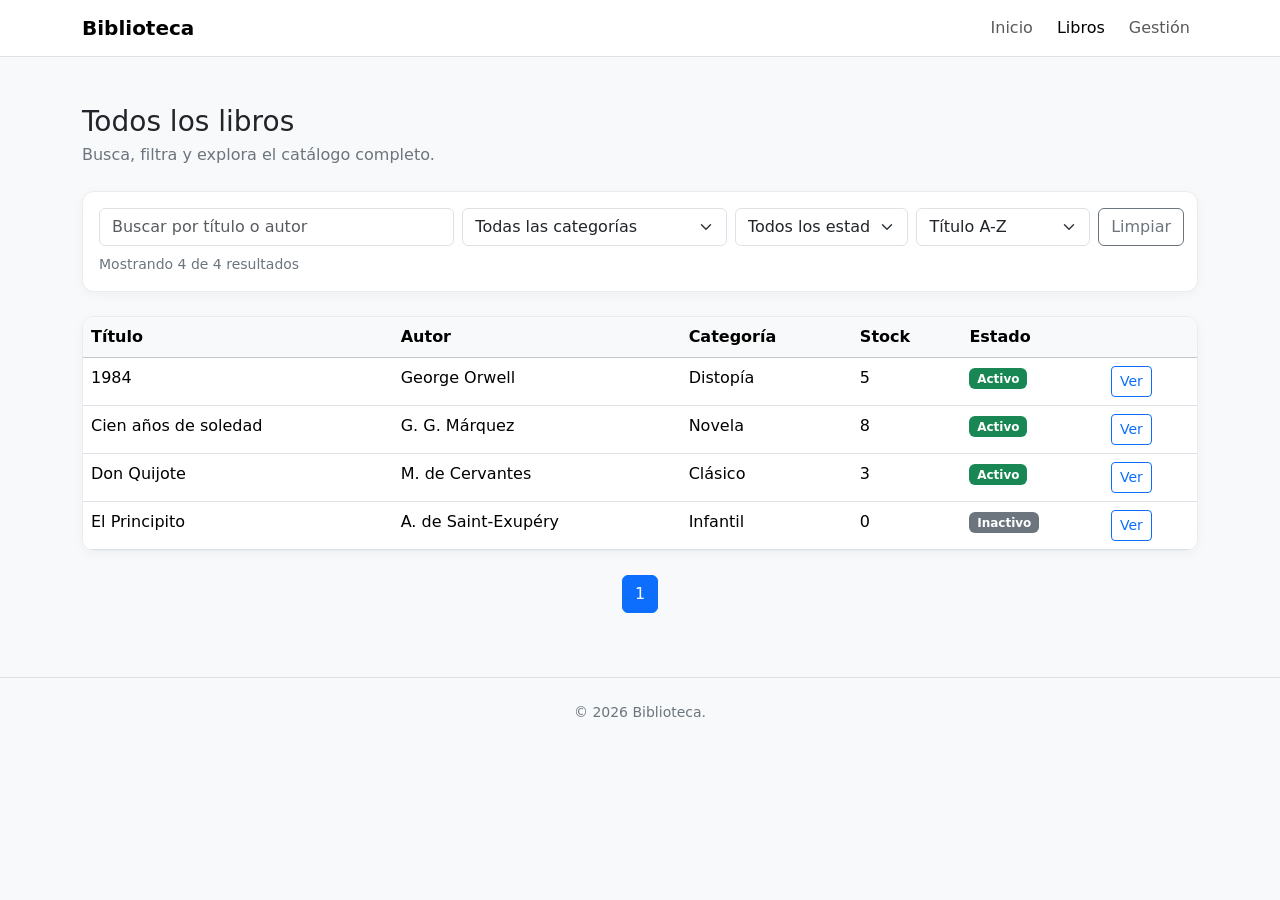
==== books.html @ 361aa95b "Crear frontend minimalista de biblioteca con 3 vistas y paginación" ====
<!doctype html>
<html lang="es">
<head>
  <meta charset="UTF-8" />
  <meta name="viewport" content="width=device-width, initial-scale=1" />
  <title>Biblioteca | Libros</title>
  <link href="https://cdn.jsdelivr.net/npm/bootstrap@5.3.3/dist/css/bootstrap.min.css" rel="stylesheet">
  <link rel="stylesheet" href="assets/css/styles.css">
</head>
<body>
<nav class="navbar navbar-expand-lg bg-white border-bottom sticky-top">
  <div class="container">
    <a class="navbar-brand fw-semibold" href="index.html">Biblioteca</a>
    <button class="navbar-toggler" type="button" data-bs-toggle="collapse" data-bs-target="#mainNav"><span class="navbar-toggler-icon"></span></button>
    <div class="collapse navbar-collapse" id="mainNav">
      <ul class="navbar-nav ms-auto gap-lg-2">
        <li class="nav-item"><a class="nav-link" href="index.html">Inicio</a></li>
        <li class="nav-item"><a class="nav-link active" href="books.html">Libros</a></li>
        <li class="nav-item"><a class="nav-link" href="manage.html">Gestión</a></li>
      </ul>
    </div>
  </div>
</nav>

<main class="container py-5">
  <h1 class="h3 mb-1">Todos los libros</h1>
  <p class="text-secondary mb-4">Busca, filtra y explora el catálogo completo.</p>

  <section class="card card-clean p-3 mb-4">
    <div class="row g-2">
      <div class="col-md-4"><input id="books-search" class="form-control" type="search" placeholder="Buscar por título o autor"></div>
      <div class="col-md-3"><select id="books-category" class="form-select"><option value="">Todas las categorías</option></select></div>
      <div class="col-md-2"><select id="books-status" class="form-select"><option value="">Todos los estados</option><option value="active">Activo</option><option value="inactive">Inactivo</option></select></div>
      <div class="col-md-2"><select id="books-sort" class="form-select"><option value="title-asc">Título A-Z</option><option value="title-desc">Título Z-A</option></select></div>
      <div class="col-md-1 d-grid"><button id="books-clear-filters" class="btn btn-outline-secondary">Limpiar</button></div>
    </div>
    <p id="books-total-label" class="text-secondary small mt-2 mb-0"></p>
  </section>

  <div class="card card-clean p-0 overflow-hidden">
    <div class="table-responsive">
      <table class="table table-hover mb-0">
        <thead class="table-light"><tr><th>Título</th><th>Autor</th><th>Categoría</th><th>Stock</th><th>Estado</th><th></th></tr></thead>
        <tbody id="books-table-body"></tbody>
      </table>
    </div>
  </div>

  <nav class="mt-4 d-flex justify-content-center"><ul id="books-pagination" class="pagination"></ul></nav>
</main>
<footer class="border-top py-4 text-center text-secondary small">© <span id="footer-year"></span> Biblioteca.</footer>
<script src="https://cdn.jsdelivr.net/npm/bootstrap@5.3.3/dist/js/bootstrap.bundle.min.js"></script>
<script src="assets/js/mock-data.js"></script><script src="assets/js/app.js"></script><script src="assets/js/books.js"></script>
</body></html>
---- assets/css/styles.css ----
body { background: #f8f9fa; color: #212529; }
.card-clean { background: #fff; border: 1px solid #e9ecef; border-radius: 12px; box-shadow: 0 3px 12px rgba(0,0,0,.04); }
.muted-label { color: #6c757d; font-size: .85rem; text-transform: uppercase; letter-spacing: .04em; }
.hero-section { background: #fff; border-radius: 16px; border: 1px solid #e9ecef; }
.book-cover { height: 140px; border-radius: 8px; background: linear-gradient(135deg,#e9ecef,#f8f9fa); }
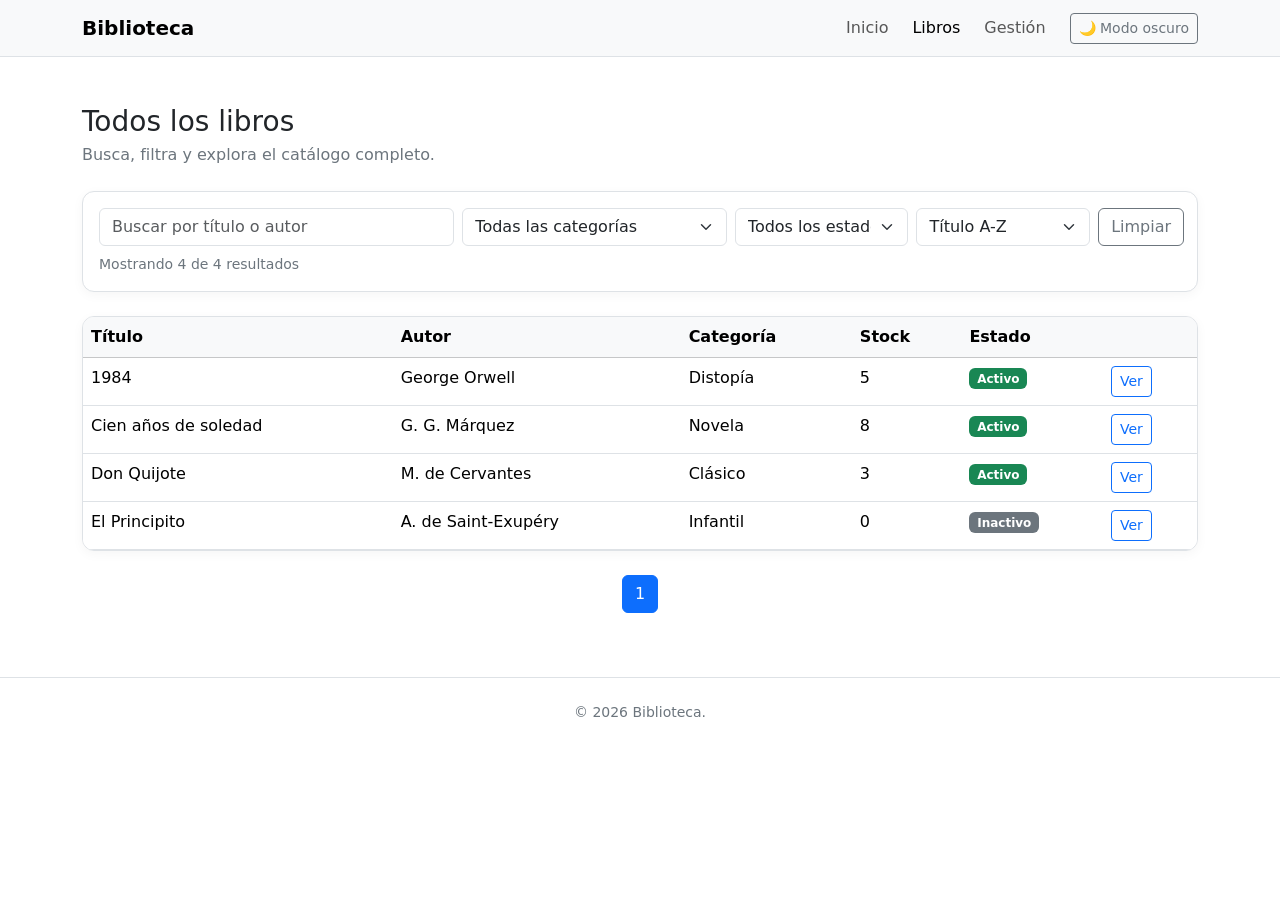
==== commit 462446d7: "Agregar selector de tema claro/oscuro en todas las páginas" ====
--- a/books.html
+++ b/books.html
@@ -1,5 +1,5 @@
 <!doctype html>
-<html lang="es">
+<html lang="es" data-bs-theme="light">
 <head>
   <meta charset="UTF-8" />
   <meta name="viewport" content="width=device-width, initial-scale=1" />
@@ -8,7 +8,7 @@
   <link rel="stylesheet" href="assets/css/styles.css">
 </head>
 <body>
-<nav class="navbar navbar-expand-lg bg-white border-bottom sticky-top">
+<nav class="navbar navbar-expand-lg bg-body-tertiary border-bottom sticky-top">
   <div class="container">
     <a class="navbar-brand fw-semibold" href="index.html">Biblioteca</a>
     <button class="navbar-toggler" type="button" data-bs-toggle="collapse" data-bs-target="#mainNav"><span class="navbar-toggler-icon"></span></button>
@@ -18,6 +18,7 @@
         <li class="nav-item"><a class="nav-link active" href="books.html">Libros</a></li>
         <li class="nav-item"><a class="nav-link" href="manage.html">Gestión</a></li>
       </ul>
+      <button id="theme-toggle" class="btn btn-outline-secondary btn-sm ms-lg-3 mt-2 mt-lg-0" type="button" aria-label="Cambiar tema">🌙 Modo oscuro</button>
     </div>
   </div>
 </nav>
--- a/assets/css/styles.css
+++ b/assets/css/styles.css
@@ -1,5 +1,5 @@
-body { background: #f8f9fa; color: #212529; }
-.card-clean { background: #fff; border: 1px solid #e9ecef; border-radius: 12px; box-shadow: 0 3px 12px rgba(0,0,0,.04); }
-.muted-label { color: #6c757d; font-size: .85rem; text-transform: uppercase; letter-spacing: .04em; }
-.hero-section { background: #fff; border-radius: 16px; border: 1px solid #e9ecef; }
-.book-cover { height: 140px; border-radius: 8px; background: linear-gradient(135deg,#e9ecef,#f8f9fa); }
+body { background: var(--bs-body-bg); color: var(--bs-body-color); }
+.card-clean { background: var(--bs-body-bg); border: 1px solid var(--bs-border-color); border-radius: 12px; box-shadow: 0 3px 12px rgba(0,0,0,.04); }
+.muted-label { color: var(--bs-secondary-color); font-size: .85rem; text-transform: uppercase; letter-spacing: .04em; }
+.hero-section { background: var(--bs-body-bg); border-radius: 16px; border: 1px solid var(--bs-border-color); }
+.book-cover { height: 140px; border-radius: 8px; background: linear-gradient(135deg,var(--bs-secondary-bg),var(--bs-tertiary-bg)); }
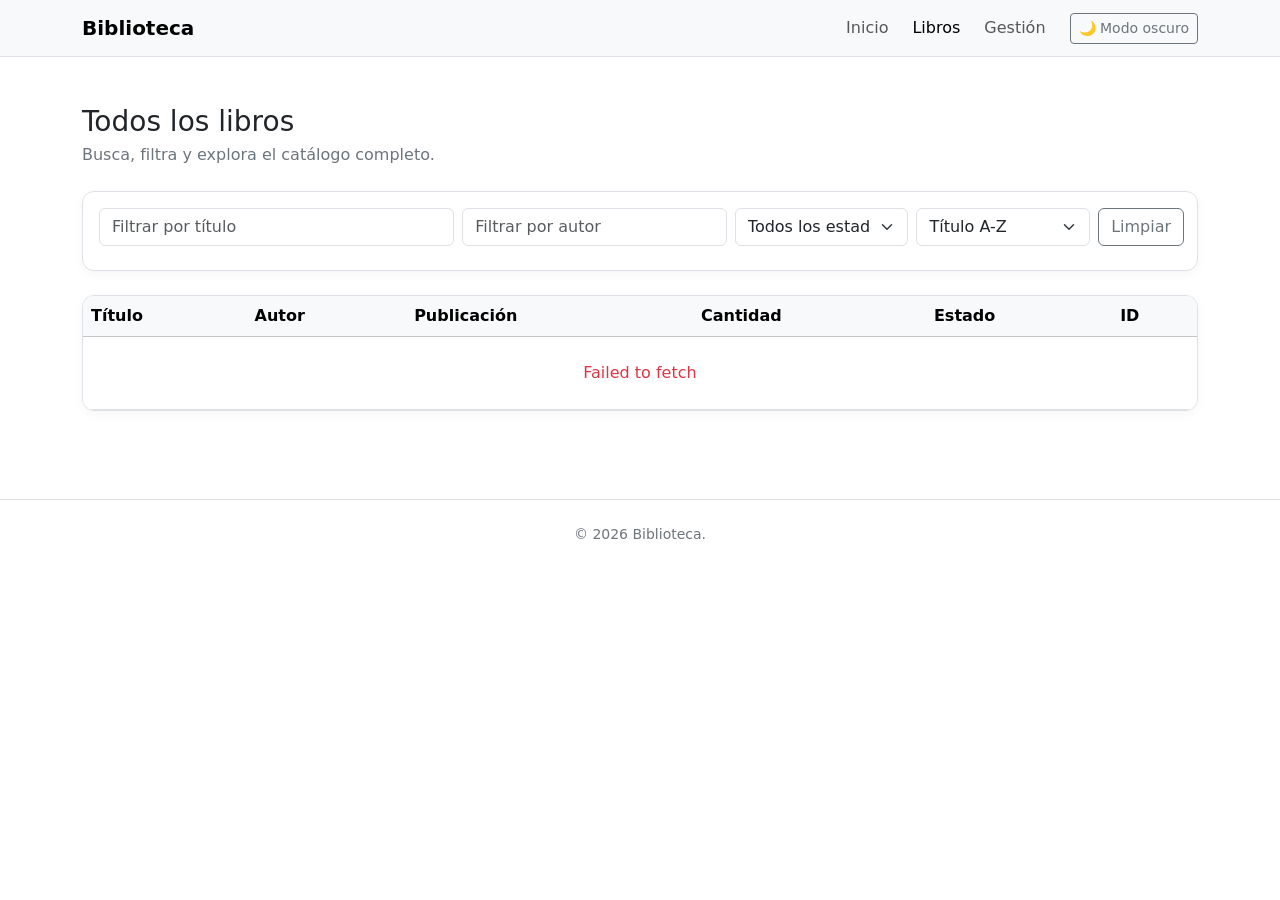
==== commit 6413b16d: "feat: integrar frontend con API real de biblioteca y eliminar mocks" ====
--- a/books.html
+++ b/books.html
@@ -3,7 +3,14 @@
 <head>
   <meta charset="UTF-8" />
   <meta name="viewport" content="width=device-width, initial-scale=1" />
-  <title>Biblioteca | Libros</title>
+    <script>
+    (() => {
+      const savedTheme = localStorage.getItem('theme');
+      const prefersDark = window.matchMedia('(prefers-color-scheme: dark)').matches;
+      document.documentElement.setAttribute('data-bs-theme', savedTheme || (prefersDark ? 'dark' : 'light'));
+    })();
+  </script>
+<title>Biblioteca | Libros</title>
   <link href="https://cdn.jsdelivr.net/npm/bootstrap@5.3.3/dist/css/bootstrap.min.css" rel="stylesheet">
   <link rel="stylesheet" href="assets/css/styles.css">
 </head>
@@ -29,9 +36,9 @@
 
   <section class="card card-clean p-3 mb-4">
     <div class="row g-2">
-      <div class="col-md-4"><input id="books-search" class="form-control" type="search" placeholder="Buscar por título o autor"></div>
-      <div class="col-md-3"><select id="books-category" class="form-select"><option value="">Todas las categorías</option></select></div>
-      <div class="col-md-2"><select id="books-status" class="form-select"><option value="">Todos los estados</option><option value="active">Activo</option><option value="inactive">Inactivo</option></select></div>
+      <div class="col-md-4"><input id="books-title" class="form-control" type="search" placeholder="Filtrar por título"></div>
+      <div class="col-md-3"><input id="books-author" class="form-control" type="search" placeholder="Filtrar por autor"></div>
+      <div class="col-md-2"><select id="books-status" class="form-select"><option value="">Todos los estados</option><option value="false">Disponible</option><option value="true">Prestado</option></select></div>
       <div class="col-md-2"><select id="books-sort" class="form-select"><option value="title-asc">Título A-Z</option><option value="title-desc">Título Z-A</option></select></div>
       <div class="col-md-1 d-grid"><button id="books-clear-filters" class="btn btn-outline-secondary">Limpiar</button></div>
     </div>
@@ -41,7 +48,7 @@
   <div class="card card-clean p-0 overflow-hidden">
     <div class="table-responsive">
       <table class="table table-hover mb-0">
-        <thead class="table-light"><tr><th>Título</th><th>Autor</th><th>Categoría</th><th>Stock</th><th>Estado</th><th></th></tr></thead>
+        <thead class="table-light"><tr><th>Título</th><th>Autor</th><th>Publicación</th><th>Cantidad</th><th>Estado</th><th>ID</th></tr></thead>
         <tbody id="books-table-body"></tbody>
       </table>
     </div>
@@ -51,5 +58,6 @@
 </main>
 <footer class="border-top py-4 text-center text-secondary small">© <span id="footer-year"></span> Biblioteca.</footer>
 <script src="https://cdn.jsdelivr.net/npm/bootstrap@5.3.3/dist/js/bootstrap.bundle.min.js"></script>
-<script src="assets/js/mock-data.js"></script><script src="assets/js/app.js"></script><script src="assets/js/books.js"></script>
+<script src="assets/js/api.js"></script>
+  <script src="assets/js/app.js"></script><script src="assets/js/books.js"></script>
 </body></html>
